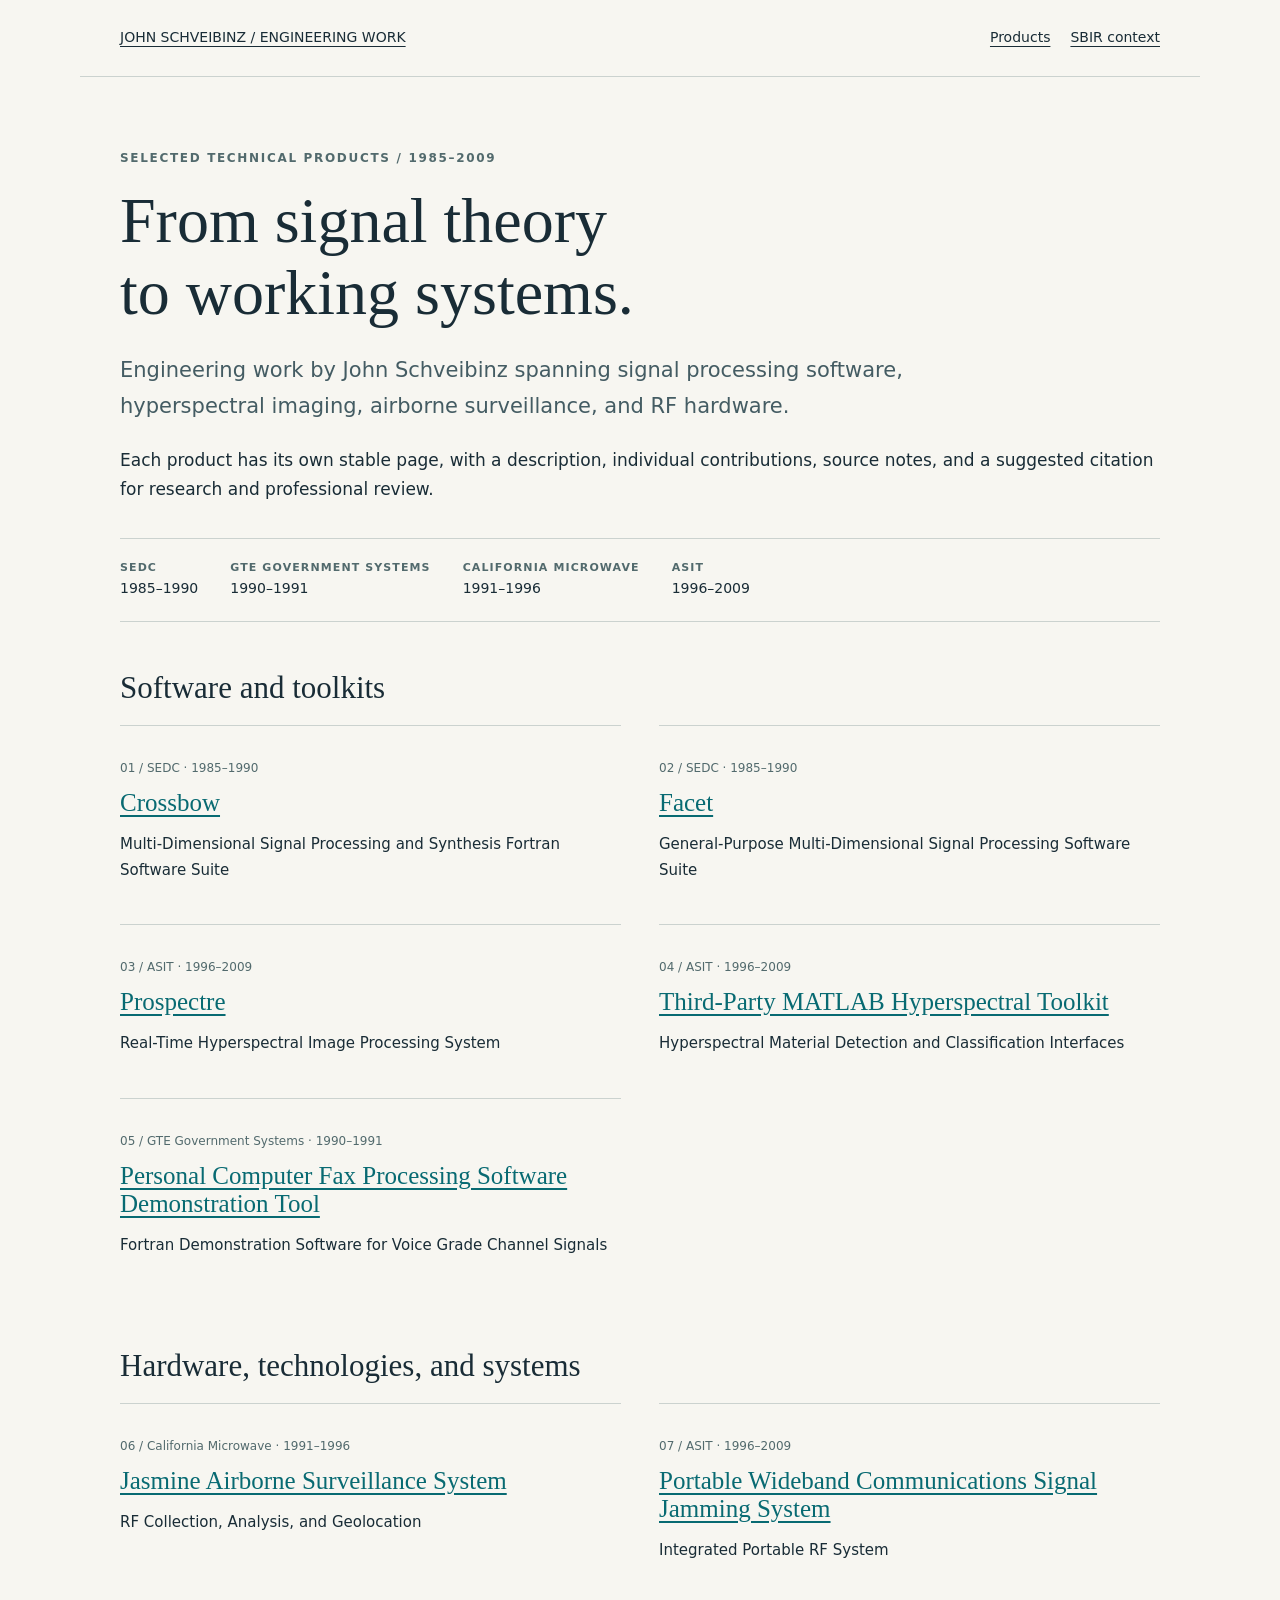
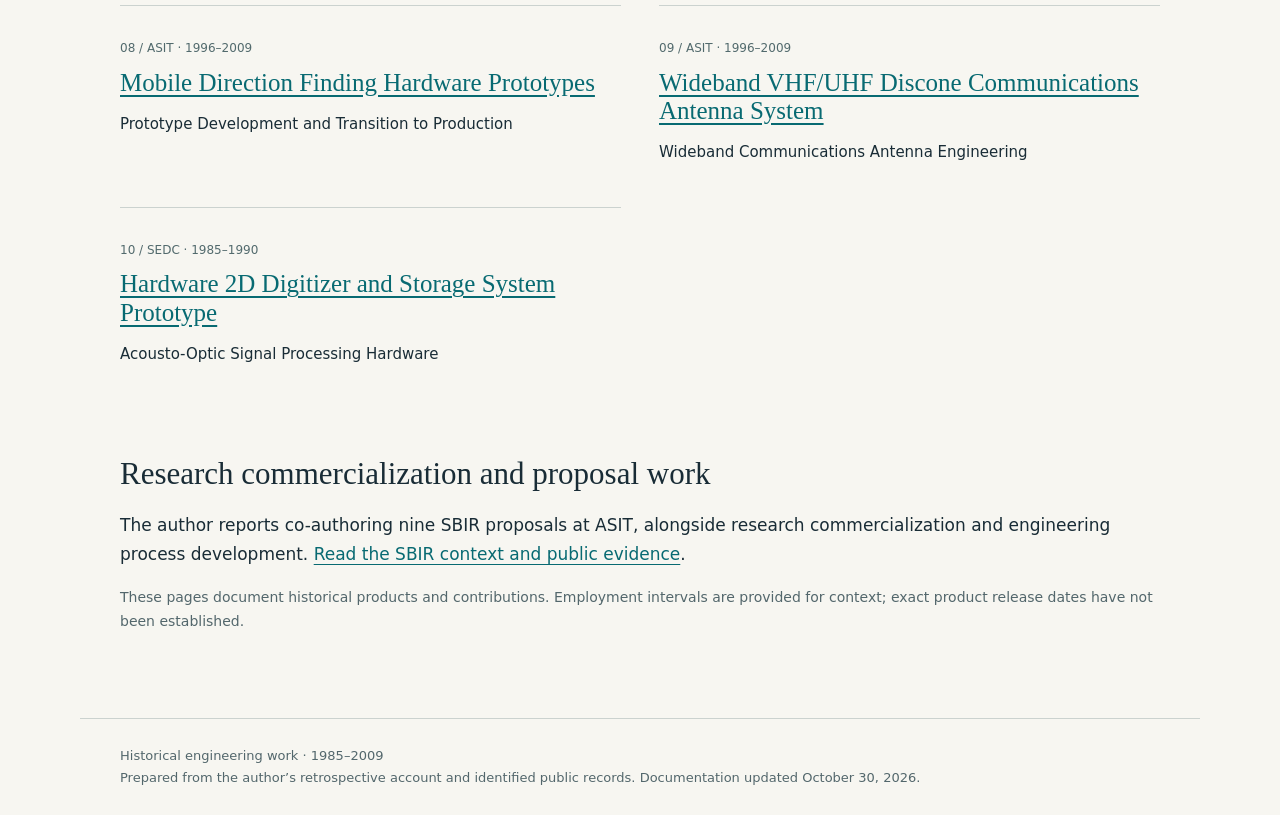
==== index.html @ 0ad672fb "Add historical engineering product index Initial HTML structure for the engineering products page, i" ====
<!doctype html><html lang="en"><head><meta charset="utf-8"><meta name="viewport" content="width=device-width,initial-scale=1"><title>Selected Engineering Products | John Schveibinz</title><meta name="description" content="Selected Engineering Products — engineering work and contributions of John Schveibinz."><meta name="author" content="John Schveibinz"><link rel="canonical" href="https://jschveibinz.github.io/John-Schveibinz-Past-Performance/"><link rel="stylesheet" href="style.css"></head><body><a class="skip" href="#main">Skip to content</a><header><a href="index.html">JOHN SCHVEIBINZ / ENGINEERING WORK</a><nav aria-label="Main"><a href="index.html">Products</a><a href="sbir.html">SBIR context</a></nav></header><main id="main"><p class="eyebrow">Selected technical products / 1985–2009</p><h1>From signal theory<br>to working systems.</h1><p class="intro">Engineering work by John Schveibinz spanning signal processing software, hyperspectral imaging, airborne surveillance, and RF hardware.</p><p>Each product has its own stable page, with a description, individual contributions, source notes, and a suggested citation for research and professional review.</p><div class="meta"><div><strong>SEDC</strong>1985–1990</div><div><strong>GTE Government Systems</strong>1990–1991</div><div><strong>California Microwave</strong>1991–1996</div><div><strong>ASIT</strong>1996–2009</div></div><section><h2>Software and toolkits</h2><div class="grid"><article class="card"><span class="number">01 / SEDC · 1985–1990</span><h3><a href="crossbow.html">Crossbow</a></h3><p>Multi-Dimensional Signal Processing and Synthesis Fortran Software Suite</p></article><article class="card"><span class="number">02 / SEDC · 1985–1990</span><h3><a href="facet.html">Facet</a></h3><p>General-Purpose Multi-Dimensional Signal Processing Software Suite</p></article><article class="card"><span class="number">03 / ASIT · 1996–2009</span><h3><a href="prospectre.html">Prospectre</a></h3><p>Real-Time Hyperspectral Image Processing System</p></article><article class="card"><span class="number">04 / ASIT · 1996–2009</span><h3><a href="matlab-hyperspectral-toolkit.html">Third-Party MATLAB Hyperspectral Toolkit</a></h3><p>Hyperspectral Material Detection and Classification Interfaces</p></article><article class="card"><span class="number">05 / GTE Government Systems · 1990–1991</span><h3><a href="pc-fax-processing.html">Personal Computer Fax Processing Software Demonstration Tool</a></h3><p>Fortran Demonstration Software for Voice Grade Channel Signals</p></article></div></section><section><h2>Hardware, technologies, and systems</h2><div class="grid"><article class="card"><span class="number">06 / California Microwave · 1991–1996</span><h3><a href="jasmine.html">Jasmine Airborne Surveillance System</a></h3><p>RF Collection, Analysis, and Geolocation</p></article><article class="card"><span class="number">07 / ASIT · 1996–2009</span><h3><a href="portable-wideband-jamming.html">Portable Wideband Communications Signal Jamming System</a></h3><p>Integrated Portable RF System</p></article><article class="card"><span class="number">08 / ASIT · 1996–2009</span><h3><a href="mobile-direction-finding.html">Mobile Direction Finding Hardware Prototypes</a></h3><p>Prototype Development and Transition to Production</p></article><article class="card"><span class="number">09 / ASIT · 1996–2009</span><h3><a href="discone-antenna.html">Wideband VHF/UHF Discone Communications Antenna System</a></h3><p>Wideband Communications Antenna Engineering</p></article><article class="card"><span class="number">10 / SEDC · 1985–1990</span><h3><a href="2d-digitizer.html">Hardware 2D Digitizer and Storage System Prototype</a></h3><p>Acousto-Optic Signal Processing Hardware</p></article></div></section><h2>Research commercialization and proposal work</h2><p>The author reports co-authoring nine SBIR proposals at ASIT, alongside research commercialization and engineering process development. <a href="sbir.html">Read the SBIR context and public evidence</a>.</p><p class="note">These pages document historical products and contributions. Employment intervals are provided for context; exact product release dates have not been established.</p></main><footer>Historical engineering work · 1985–2009<br>Prepared from the author’s retrospective account and identified public records. Documentation updated October 30, 2026.</footer></body></html>
---- style.css ----
*{box-sizing:border-box}body{margin:0;background:#f7f6f1;color:#192c36;font:17px/1.7 system-ui,sans-serif}a{color:#086a72;text-underline-offset:4px}a:hover{color:#003f47}header,main,footer{max-width:1120px;margin:auto;padding:26px 40px}header{border-bottom:1px solid #cbd2cf;display:flex;justify-content:space-between;gap:20px;font-size:14px}header a{color:inherit}main{padding-top:60px;padding-bottom:70px}.eyebrow{font:600 12px/1.5 system-ui;letter-spacing:.14em;text-transform:uppercase;color:#526a6d}h1,h2,h3{font-family:Georgia,serif;font-weight:400;line-height:1.13}h1{font-size:clamp(36px,5vw,64px);max-width:950px;margin:18px 0 24px}h2{font-size:31px;margin:48px 0 20px}h3{font-size:25px;margin:8px 0 12px}.intro{font-size:21px;max-width:790px;color:#445c63}.meta{display:flex;flex-wrap:wrap;gap:12px 32px;border-block:1px solid #cbd2cf;margin:34px 0;padding:20px 0;font-size:14px}.meta strong{display:block;font-size:11px;text-transform:uppercase;letter-spacing:.1em;color:#526a6d}.grid{display:grid;grid-template-columns:1fr 1fr;gap:0 38px}.card{border-top:1px solid #cbd2cf;padding:26px 0}.card p{font-size:15px}.number{font-size:12px;color:#526a6d}article{max-width:820px}blockquote{margin:18px 0;padding:22px 26px;border-left:3px solid #087982;background:#edf0e9;font-size:16px;overflow-wrap:anywhere}.note{font-size:14px;color:#53676c}.tags{font-size:14px;color:#53676c}footer{border-top:1px solid #cbd2cf;font-size:13px;color:#53676c}.skip{position:absolute;left:-1000px}.skip:focus{left:20px;background:white;padding:10px}nav{display:flex;flex-wrap:wrap;gap:20px}li{margin-bottom:12px}@media(max-width:650px){header,main,footer{padding-left:22px;padding-right:22px}header{display:block}main{padding-top:32px}.grid{grid-template-columns:1fr}.meta{display:block}.meta>div{margin:12px 0}}@media print{body{background:white;color:black}header,footer,.skip{display:none}main{padding:0;max-width:none}h1{font-size:32px}a{color:black}.card,blockquote{break-inside:avoid}}
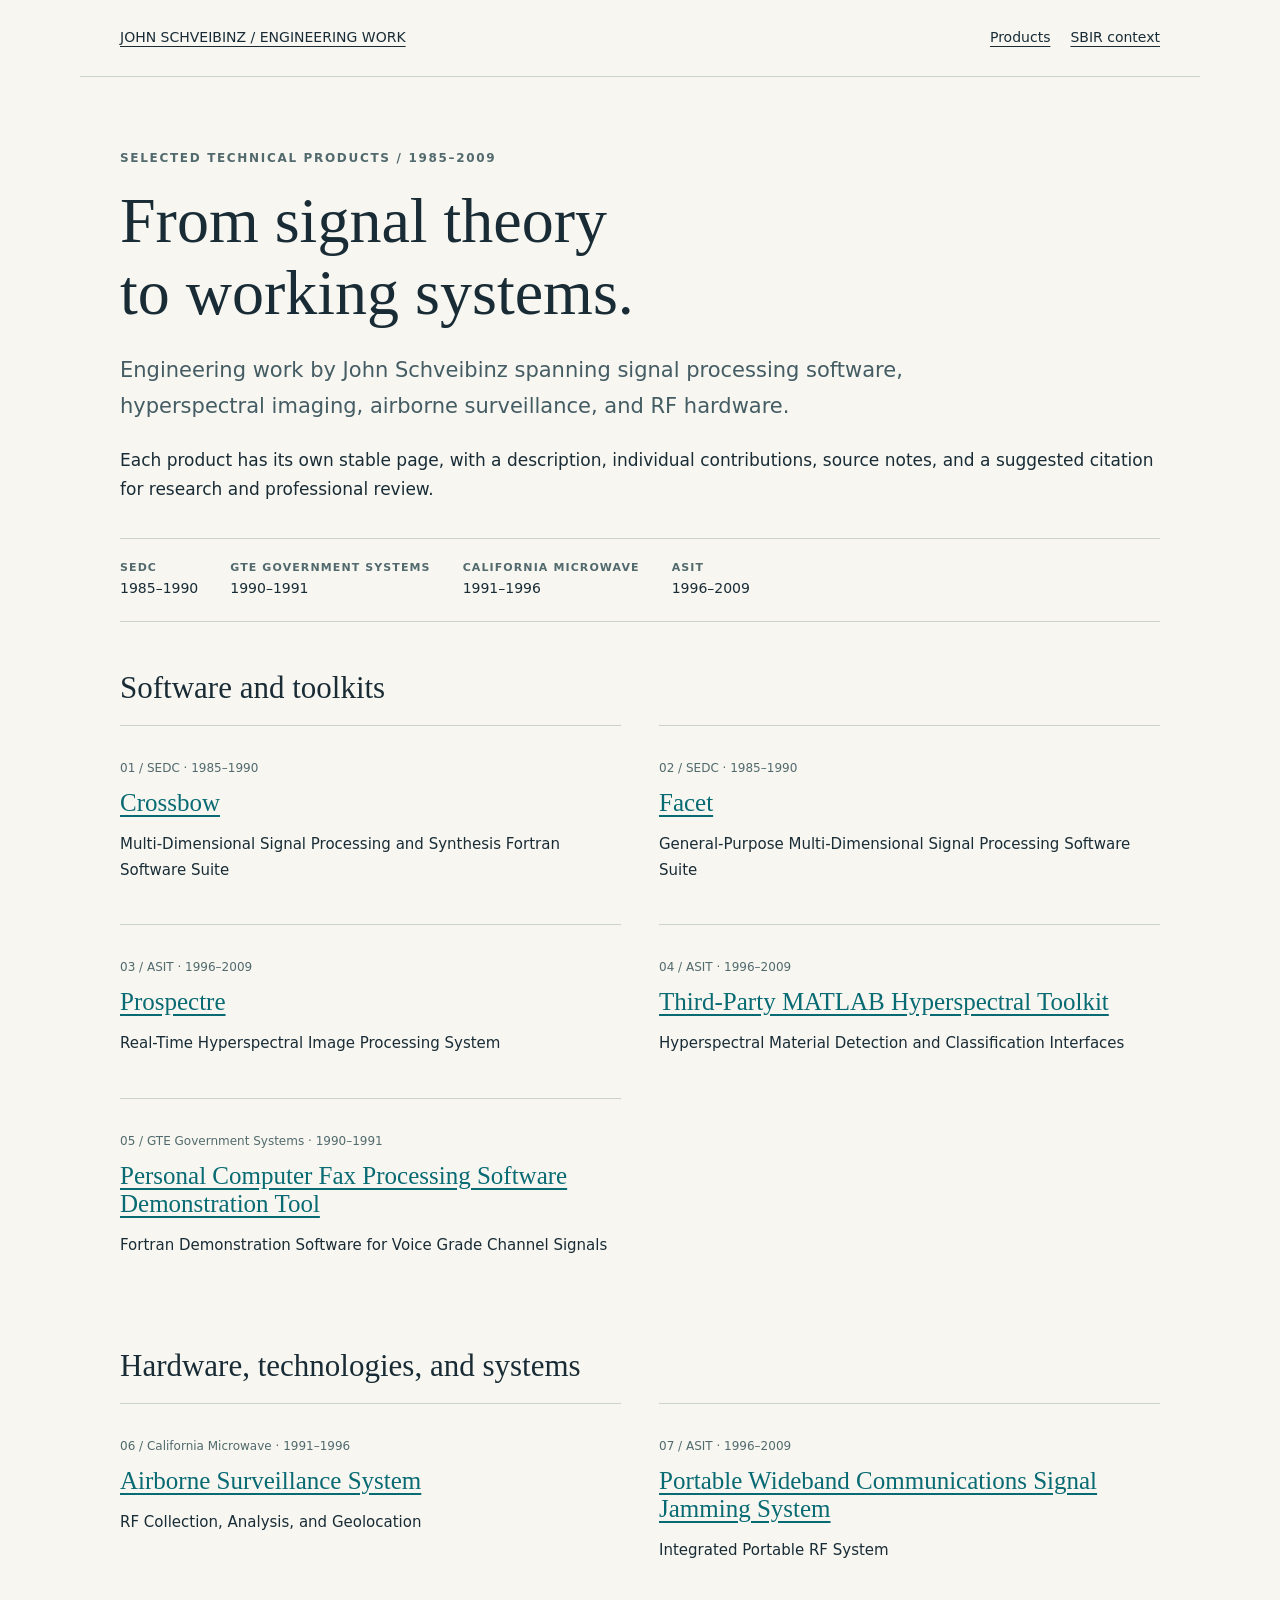
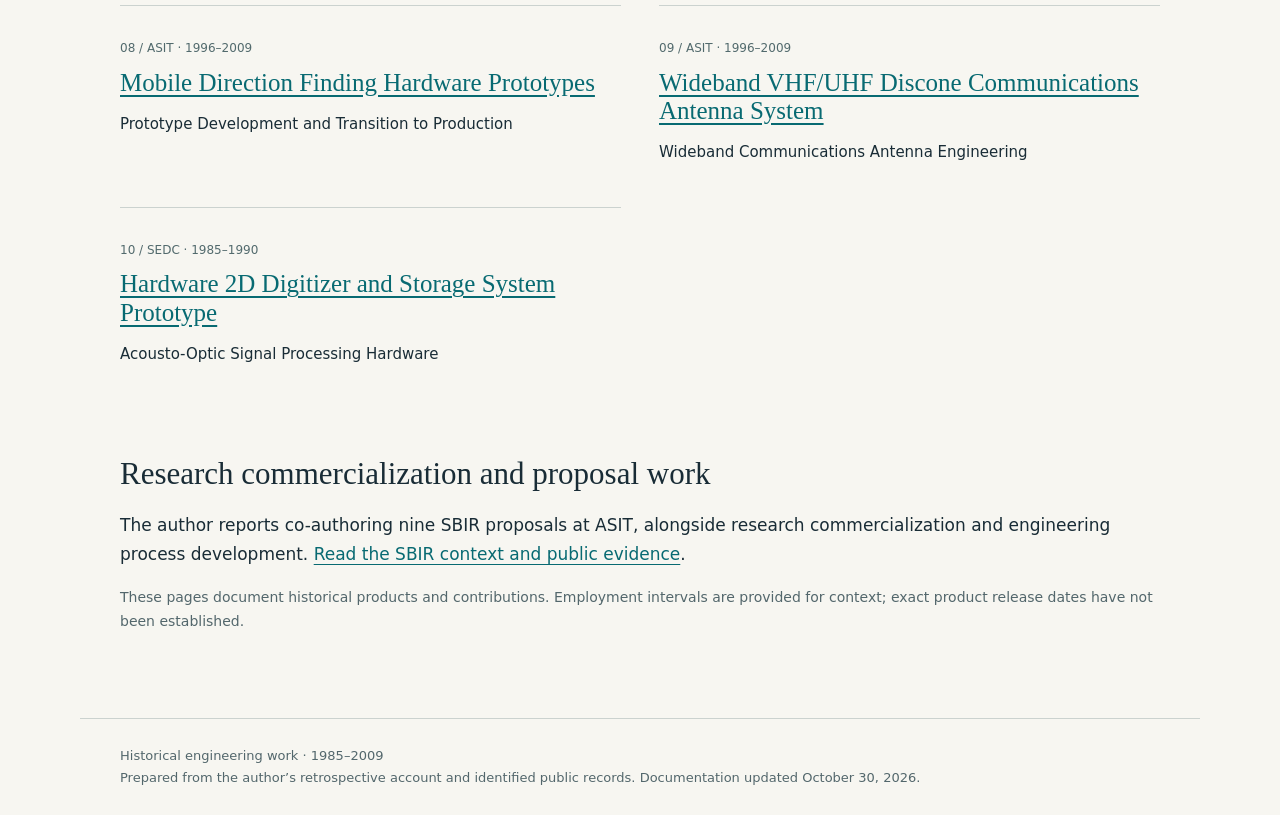
==== commit 9f661279: "Remove project name from airborne surveillance description" ====
--- a/index.html
+++ b/index.html
@@ -1 +1 @@
-<!doctype html><html lang="en"><head><meta charset="utf-8"><meta name="viewport" content="width=device-width,initial-scale=1"><title>Selected Engineering Products | John Schveibinz</title><meta name="description" content="Selected Engineering Products — engineering work and contributions of John Schveibinz."><meta name="author" content="John Schveibinz"><link rel="canonical" href="https://jschveibinz.github.io/John-Schveibinz-Past-Performance/"><link rel="stylesheet" href="style.css"></head><body><a class="skip" href="#main">Skip to content</a><header><a href="index.html">JOHN SCHVEIBINZ / ENGINEERING WORK</a><nav aria-label="Main"><a href="index.html">Products</a><a href="sbir.html">SBIR context</a></nav></header><main id="main"><p class="eyebrow">Selected technical products / 1985–2009</p><h1>From signal theory<br>to working systems.</h1><p class="intro">Engineering work by John Schveibinz spanning signal processing software, hyperspectral imaging, airborne surveillance, and RF hardware.</p><p>Each product has its own stable page, with a description, individual contributions, source notes, and a suggested citation for research and professional review.</p><div class="meta"><div><strong>SEDC</strong>1985–1990</div><div><strong>GTE Government Systems</strong>1990–1991</div><div><strong>California Microwave</strong>1991–1996</div><div><strong>ASIT</strong>1996–2009</div></div><section><h2>Software and toolkits</h2><div class="grid"><article class="card"><span class="number">01 / SEDC · 1985–1990</span><h3><a href="crossbow.html">Crossbow</a></h3><p>Multi-Dimensional Signal Processing and Synthesis Fortran Software Suite</p></article><article class="card"><span class="number">02 / SEDC · 1985–1990</span><h3><a href="facet.html">Facet</a></h3><p>General-Purpose Multi-Dimensional Signal Processing Software Suite</p></article><article class="card"><span class="number">03 / ASIT · 1996–2009</span><h3><a href="prospectre.html">Prospectre</a></h3><p>Real-Time Hyperspectral Image Processing System</p></article><article class="card"><span class="number">04 / ASIT · 1996–2009</span><h3><a href="matlab-hyperspectral-toolkit.html">Third-Party MATLAB Hyperspectral Toolkit</a></h3><p>Hyperspectral Material Detection and Classification Interfaces</p></article><article class="card"><span class="number">05 / GTE Government Systems · 1990–1991</span><h3><a href="pc-fax-processing.html">Personal Computer Fax Processing Software Demonstration Tool</a></h3><p>Fortran Demonstration Software for Voice Grade Channel Signals</p></article></div></section><section><h2>Hardware, technologies, and systems</h2><div class="grid"><article class="card"><span class="number">06 / California Microwave · 1991–1996</span><h3><a href="jasmine.html">Jasmine Airborne Surveillance System</a></h3><p>RF Collection, Analysis, and Geolocation</p></article><article class="card"><span class="number">07 / ASIT · 1996–2009</span><h3><a href="portable-wideband-jamming.html">Portable Wideband Communications Signal Jamming System</a></h3><p>Integrated Portable RF System</p></article><article class="card"><span class="number">08 / ASIT · 1996–2009</span><h3><a href="mobile-direction-finding.html">Mobile Direction Finding Hardware Prototypes</a></h3><p>Prototype Development and Transition to Production</p></article><article class="card"><span class="number">09 / ASIT · 1996–2009</span><h3><a href="discone-antenna.html">Wideband VHF/UHF Discone Communications Antenna System</a></h3><p>Wideband Communications Antenna Engineering</p></article><article class="card"><span class="number">10 / SEDC · 1985–1990</span><h3><a href="2d-digitizer.html">Hardware 2D Digitizer and Storage System Prototype</a></h3><p>Acousto-Optic Signal Processing Hardware</p></article></div></section><h2>Research commercialization and proposal work</h2><p>The author reports co-authoring nine SBIR proposals at ASIT, alongside research commercialization and engineering process development. <a href="sbir.html">Read the SBIR context and public evidence</a>.</p><p class="note">These pages document historical products and contributions. Employment intervals are provided for context; exact product release dates have not been established.</p></main><footer>Historical engineering work · 1985–2009<br>Prepared from the author’s retrospective account and identified public records. Documentation updated October 30, 2026.</footer></body></html>
+<!doctype html><html lang="en"><head><meta charset="utf-8"><meta name="viewport" content="width=device-width,initial-scale=1"><title>Selected Engineering Products | John Schveibinz</title><meta name="description" content="Selected Engineering Products — engineering work and contributions of John Schveibinz."><meta name="author" content="John Schveibinz"><link rel="canonical" href="https://jschveibinz.github.io/John-Schveibinz-Past-Performance/"><link rel="stylesheet" href="style.css"></head><body><a class="skip" href="#main">Skip to content</a><header><a href="index.html">JOHN SCHVEIBINZ / ENGINEERING WORK</a><nav aria-label="Main"><a href="index.html">Products</a><a href="sbir.html">SBIR context</a></nav></header><main id="main"><p class="eyebrow">Selected technical products / 1985–2009</p><h1>From signal theory<br>to working systems.</h1><p class="intro">Engineering work by John Schveibinz spanning signal processing software, hyperspectral imaging, airborne surveillance, and RF hardware.</p><p>Each product has its own stable page, with a description, individual contributions, source notes, and a suggested citation for research and professional review.</p><div class="meta"><div><strong>SEDC</strong>1985–1990</div><div><strong>GTE Government Systems</strong>1990–1991</div><div><strong>California Microwave</strong>1991–1996</div><div><strong>ASIT</strong>1996–2009</div></div><section><h2>Software and toolkits</h2><div class="grid"><article class="card"><span class="number">01 / SEDC · 1985–1990</span><h3><a href="crossbow.html">Crossbow</a></h3><p>Multi-Dimensional Signal Processing and Synthesis Fortran Software Suite</p></article><article class="card"><span class="number">02 / SEDC · 1985–1990</span><h3><a href="facet.html">Facet</a></h3><p>General-Purpose Multi-Dimensional Signal Processing Software Suite</p></article><article class="card"><span class="number">03 / ASIT · 1996–2009</span><h3><a href="prospectre.html">Prospectre</a></h3><p>Real-Time Hyperspectral Image Processing System</p></article><article class="card"><span class="number">04 / ASIT · 1996–2009</span><h3><a href="matlab-hyperspectral-toolkit.html">Third-Party MATLAB Hyperspectral Toolkit</a></h3><p>Hyperspectral Material Detection and Classification Interfaces</p></article><article class="card"><span class="number">05 / GTE Government Systems · 1990–1991</span><h3><a href="pc-fax-processing.html">Personal Computer Fax Processing Software Demonstration Tool</a></h3><p>Fortran Demonstration Software for Voice Grade Channel Signals</p></article></div></section><section><h2>Hardware, technologies, and systems</h2><div class="grid"><article class="card"><span class="number">06 / California Microwave · 1991–1996</span><h3><a href="jasmine.html">Airborne Surveillance System</a></h3><p>RF Collection, Analysis, and Geolocation</p></article><article class="card"><span class="number">07 / ASIT · 1996–2009</span><h3><a href="portable-wideband-jamming.html">Portable Wideband Communications Signal Jamming System</a></h3><p>Integrated Portable RF System</p></article><article class="card"><span class="number">08 / ASIT · 1996–2009</span><h3><a href="mobile-direction-finding.html">Mobile Direction Finding Hardware Prototypes</a></h3><p>Prototype Development and Transition to Production</p></article><article class="card"><span class="number">09 / ASIT · 1996–2009</span><h3><a href="discone-antenna.html">Wideband VHF/UHF Discone Communications Antenna System</a></h3><p>Wideband Communications Antenna Engineering</p></article><article class="card"><span class="number">10 / SEDC · 1985–1990</span><h3><a href="2d-digitizer.html">Hardware 2D Digitizer and Storage System Prototype</a></h3><p>Acousto-Optic Signal Processing Hardware</p></article></div></section><h2>Research commercialization and proposal work</h2><p>The author reports co-authoring nine SBIR proposals at ASIT, alongside research commercialization and engineering process development. <a href="sbir.html">Read the SBIR context and public evidence</a>.</p><p class="note">These pages document historical products and contributions. Employment intervals are provided for context; exact product release dates have not been established.</p></main><footer>Historical engineering work · 1985–2009<br>Prepared from the author’s retrospective account and identified public records. Documentation updated October 30, 2026.</footer></body></html>
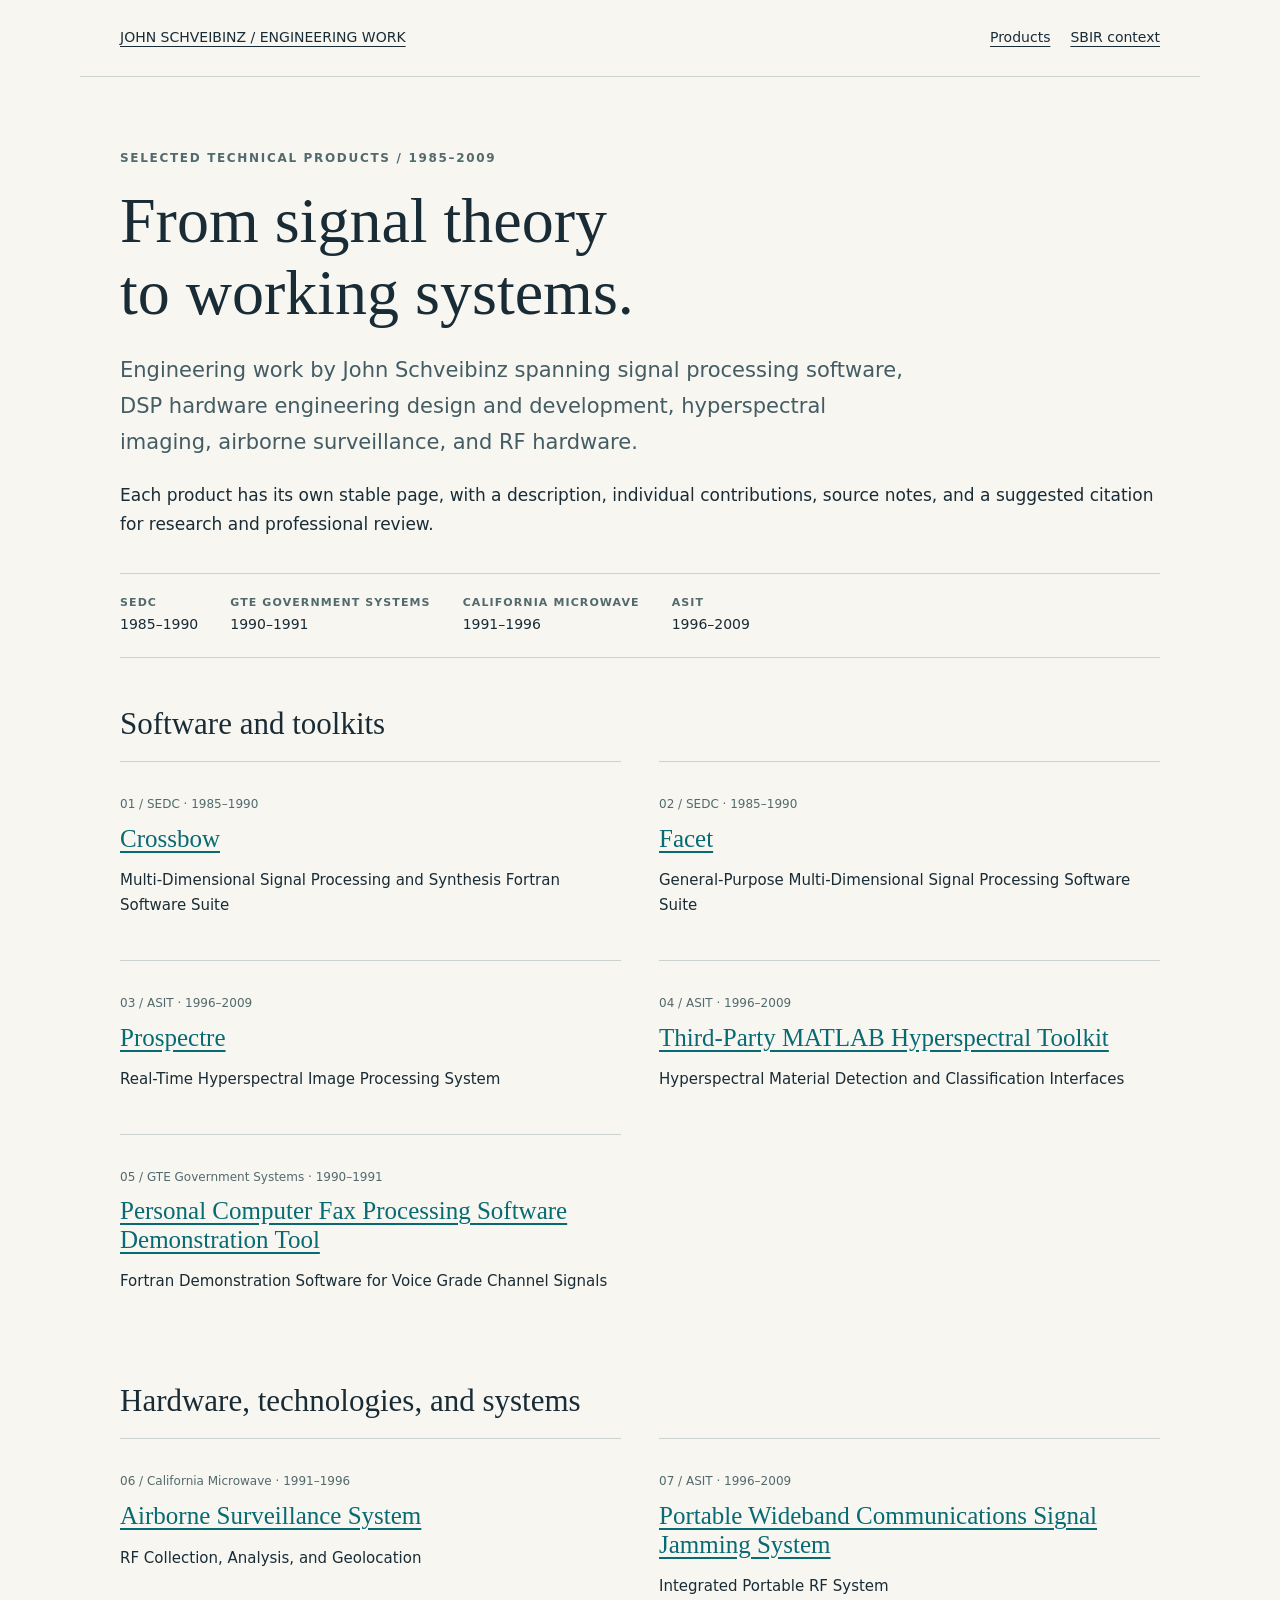
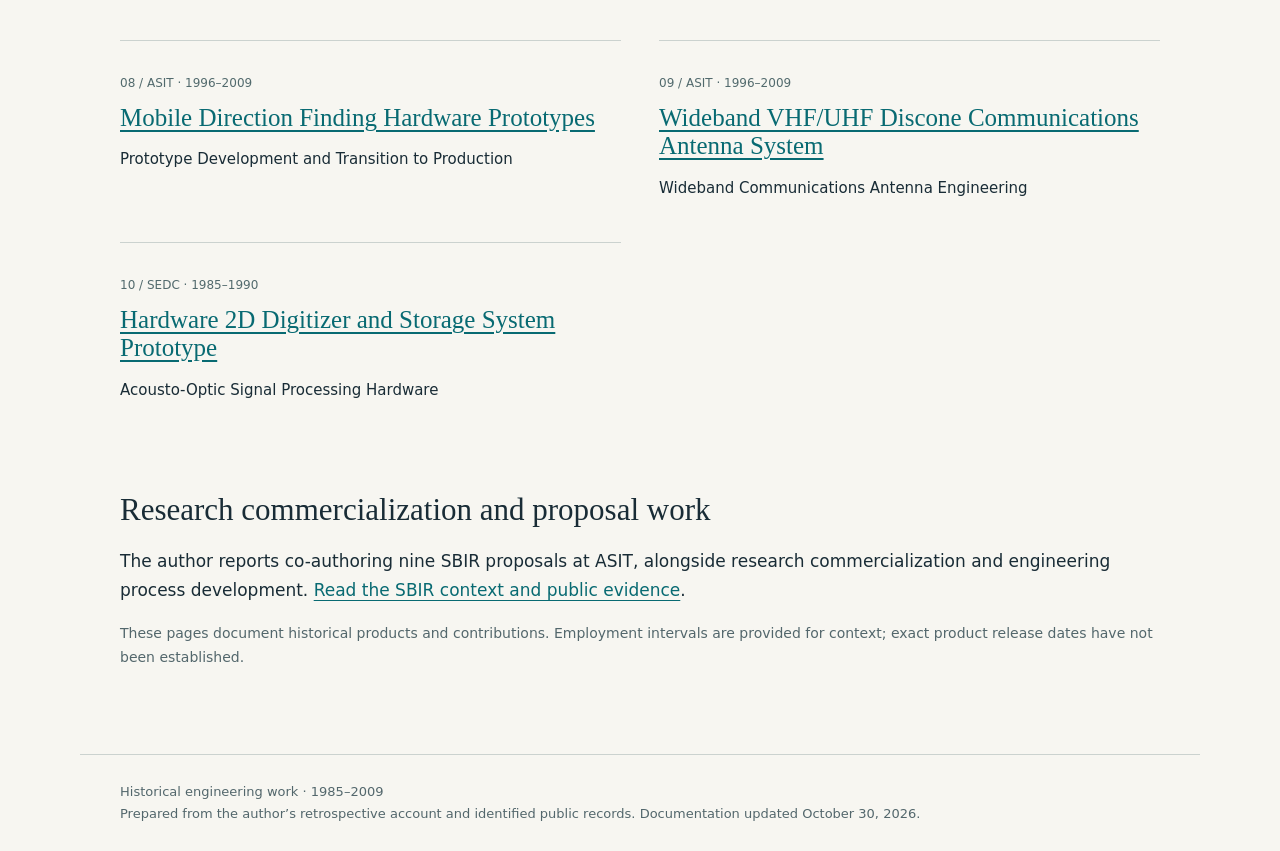
==== commit f8056a0d: "Remove project name from airborne surveillance description" ====
--- a/index.html
+++ b/index.html
@@ -1 +1 @@
-<!doctype html><html lang="en"><head><meta charset="utf-8"><meta name="viewport" content="width=device-width,initial-scale=1"><title>Selected Engineering Products | John Schveibinz</title><meta name="description" content="Selected Engineering Products — engineering work and contributions of John Schveibinz."><meta name="author" content="John Schveibinz"><link rel="canonical" href="https://jschveibinz.github.io/John-Schveibinz-Past-Performance/"><link rel="stylesheet" href="style.css"></head><body><a class="skip" href="#main">Skip to content</a><header><a href="index.html">JOHN SCHVEIBINZ / ENGINEERING WORK</a><nav aria-label="Main"><a href="index.html">Products</a><a href="sbir.html">SBIR context</a></nav></header><main id="main"><p class="eyebrow">Selected technical products / 1985–2009</p><h1>From signal theory<br>to working systems.</h1><p class="intro">Engineering work by John Schveibinz spanning signal processing software, hyperspectral imaging, airborne surveillance, and RF hardware.</p><p>Each product has its own stable page, with a description, individual contributions, source notes, and a suggested citation for research and professional review.</p><div class="meta"><div><strong>SEDC</strong>1985–1990</div><div><strong>GTE Government Systems</strong>1990–1991</div><div><strong>California Microwave</strong>1991–1996</div><div><strong>ASIT</strong>1996–2009</div></div><section><h2>Software and toolkits</h2><div class="grid"><article class="card"><span class="number">01 / SEDC · 1985–1990</span><h3><a href="crossbow.html">Crossbow</a></h3><p>Multi-Dimensional Signal Processing and Synthesis Fortran Software Suite</p></article><article class="card"><span class="number">02 / SEDC · 1985–1990</span><h3><a href="facet.html">Facet</a></h3><p>General-Purpose Multi-Dimensional Signal Processing Software Suite</p></article><article class="card"><span class="number">03 / ASIT · 1996–2009</span><h3><a href="prospectre.html">Prospectre</a></h3><p>Real-Time Hyperspectral Image Processing System</p></article><article class="card"><span class="number">04 / ASIT · 1996–2009</span><h3><a href="matlab-hyperspectral-toolkit.html">Third-Party MATLAB Hyperspectral Toolkit</a></h3><p>Hyperspectral Material Detection and Classification Interfaces</p></article><article class="card"><span class="number">05 / GTE Government Systems · 1990–1991</span><h3><a href="pc-fax-processing.html">Personal Computer Fax Processing Software Demonstration Tool</a></h3><p>Fortran Demonstration Software for Voice Grade Channel Signals</p></article></div></section><section><h2>Hardware, technologies, and systems</h2><div class="grid"><article class="card"><span class="number">06 / California Microwave · 1991–1996</span><h3><a href="jasmine.html">Airborne Surveillance System</a></h3><p>RF Collection, Analysis, and Geolocation</p></article><article class="card"><span class="number">07 / ASIT · 1996–2009</span><h3><a href="portable-wideband-jamming.html">Portable Wideband Communications Signal Jamming System</a></h3><p>Integrated Portable RF System</p></article><article class="card"><span class="number">08 / ASIT · 1996–2009</span><h3><a href="mobile-direction-finding.html">Mobile Direction Finding Hardware Prototypes</a></h3><p>Prototype Development and Transition to Production</p></article><article class="card"><span class="number">09 / ASIT · 1996–2009</span><h3><a href="discone-antenna.html">Wideband VHF/UHF Discone Communications Antenna System</a></h3><p>Wideband Communications Antenna Engineering</p></article><article class="card"><span class="number">10 / SEDC · 1985–1990</span><h3><a href="2d-digitizer.html">Hardware 2D Digitizer and Storage System Prototype</a></h3><p>Acousto-Optic Signal Processing Hardware</p></article></div></section><h2>Research commercialization and proposal work</h2><p>The author reports co-authoring nine SBIR proposals at ASIT, alongside research commercialization and engineering process development. <a href="sbir.html">Read the SBIR context and public evidence</a>.</p><p class="note">These pages document historical products and contributions. Employment intervals are provided for context; exact product release dates have not been established.</p></main><footer>Historical engineering work · 1985–2009<br>Prepared from the author’s retrospective account and identified public records. Documentation updated October 30, 2026.</footer></body></html>
+<!doctype html><html lang="en"><head><meta charset="utf-8"><meta name="viewport" content="width=device-width,initial-scale=1"><title>Selected Engineering Products | John Schveibinz</title><meta name="description" content="Selected Engineering Products — engineering work and contributions of John Schveibinz."><meta name="author" content="John Schveibinz"><link rel="canonical" href="https://jschveibinz.github.io/John-Schveibinz-Past-Performance/"><link rel="stylesheet" href="style.css"></head><body><a class="skip" href="#main">Skip to content</a><header><a href="index.html">JOHN SCHVEIBINZ / ENGINEERING WORK</a><nav aria-label="Main"><a href="index.html">Products</a><a href="sbir.html">SBIR context</a></nav></header><main id="main"><p class="eyebrow">Selected technical products / 1985–2009</p><h1>From signal theory<br>to working systems.</h1><p class="intro">Engineering work by John Schveibinz spanning signal processing software, DSP hardware engineering design and development, hyperspectral imaging, airborne surveillance, and RF hardware.</p><p>Each product has its own stable page, with a description, individual contributions, source notes, and a suggested citation for research and professional review.</p><div class="meta"><div><strong>SEDC</strong>1985–1990</div><div><strong>GTE Government Systems</strong>1990–1991</div><div><strong>California Microwave</strong>1991–1996</div><div><strong>ASIT</strong>1996–2009</div></div><section><h2>Software and toolkits</h2><div class="grid"><article class="card"><span class="number">01 / SEDC · 1985–1990</span><h3><a href="crossbow.html">Crossbow</a></h3><p>Multi-Dimensional Signal Processing and Synthesis Fortran Software Suite</p></article><article class="card"><span class="number">02 / SEDC · 1985–1990</span><h3><a href="facet.html">Facet</a></h3><p>General-Purpose Multi-Dimensional Signal Processing Software Suite</p></article><article class="card"><span class="number">03 / ASIT · 1996–2009</span><h3><a href="prospectre.html">Prospectre</a></h3><p>Real-Time Hyperspectral Image Processing System</p></article><article class="card"><span class="number">04 / ASIT · 1996–2009</span><h3><a href="matlab-hyperspectral-toolkit.html">Third-Party MATLAB Hyperspectral Toolkit</a></h3><p>Hyperspectral Material Detection and Classification Interfaces</p></article><article class="card"><span class="number">05 / GTE Government Systems · 1990–1991</span><h3><a href="pc-fax-processing.html">Personal Computer Fax Processing Software Demonstration Tool</a></h3><p>Fortran Demonstration Software for Voice Grade Channel Signals</p></article></div></section><section><h2>Hardware, technologies, and systems</h2><div class="grid"><article class="card"><span class="number">06 / California Microwave · 1991–1996</span><h3><a href="jasmine.html">Airborne Surveillance System</a></h3><p>RF Collection, Analysis, and Geolocation</p></article><article class="card"><span class="number">07 / ASIT · 1996–2009</span><h3><a href="portable-wideband-jamming.html">Portable Wideband Communications Signal Jamming System</a></h3><p>Integrated Portable RF System</p></article><article class="card"><span class="number">08 / ASIT · 1996–2009</span><h3><a href="mobile-direction-finding.html">Mobile Direction Finding Hardware Prototypes</a></h3><p>Prototype Development and Transition to Production</p></article><article class="card"><span class="number">09 / ASIT · 1996–2009</span><h3><a href="discone-antenna.html">Wideband VHF/UHF Discone Communications Antenna System</a></h3><p>Wideband Communications Antenna Engineering</p></article><article class="card"><span class="number">10 / SEDC · 1985–1990</span><h3><a href="2d-digitizer.html">Hardware 2D Digitizer and Storage System Prototype</a></h3><p>Acousto-Optic Signal Processing Hardware</p></article></div></section><h2>Research commercialization and proposal work</h2><p>The author reports co-authoring nine SBIR proposals at ASIT, alongside research commercialization and engineering process development. <a href="sbir.html">Read the SBIR context and public evidence</a>.</p><p class="note">These pages document historical products and contributions. Employment intervals are provided for context; exact product release dates have not been established.</p></main><footer>Historical engineering work · 1985–2009<br>Prepared from the author’s retrospective account and identified public records. Documentation updated October 30, 2026.</footer></body></html>
